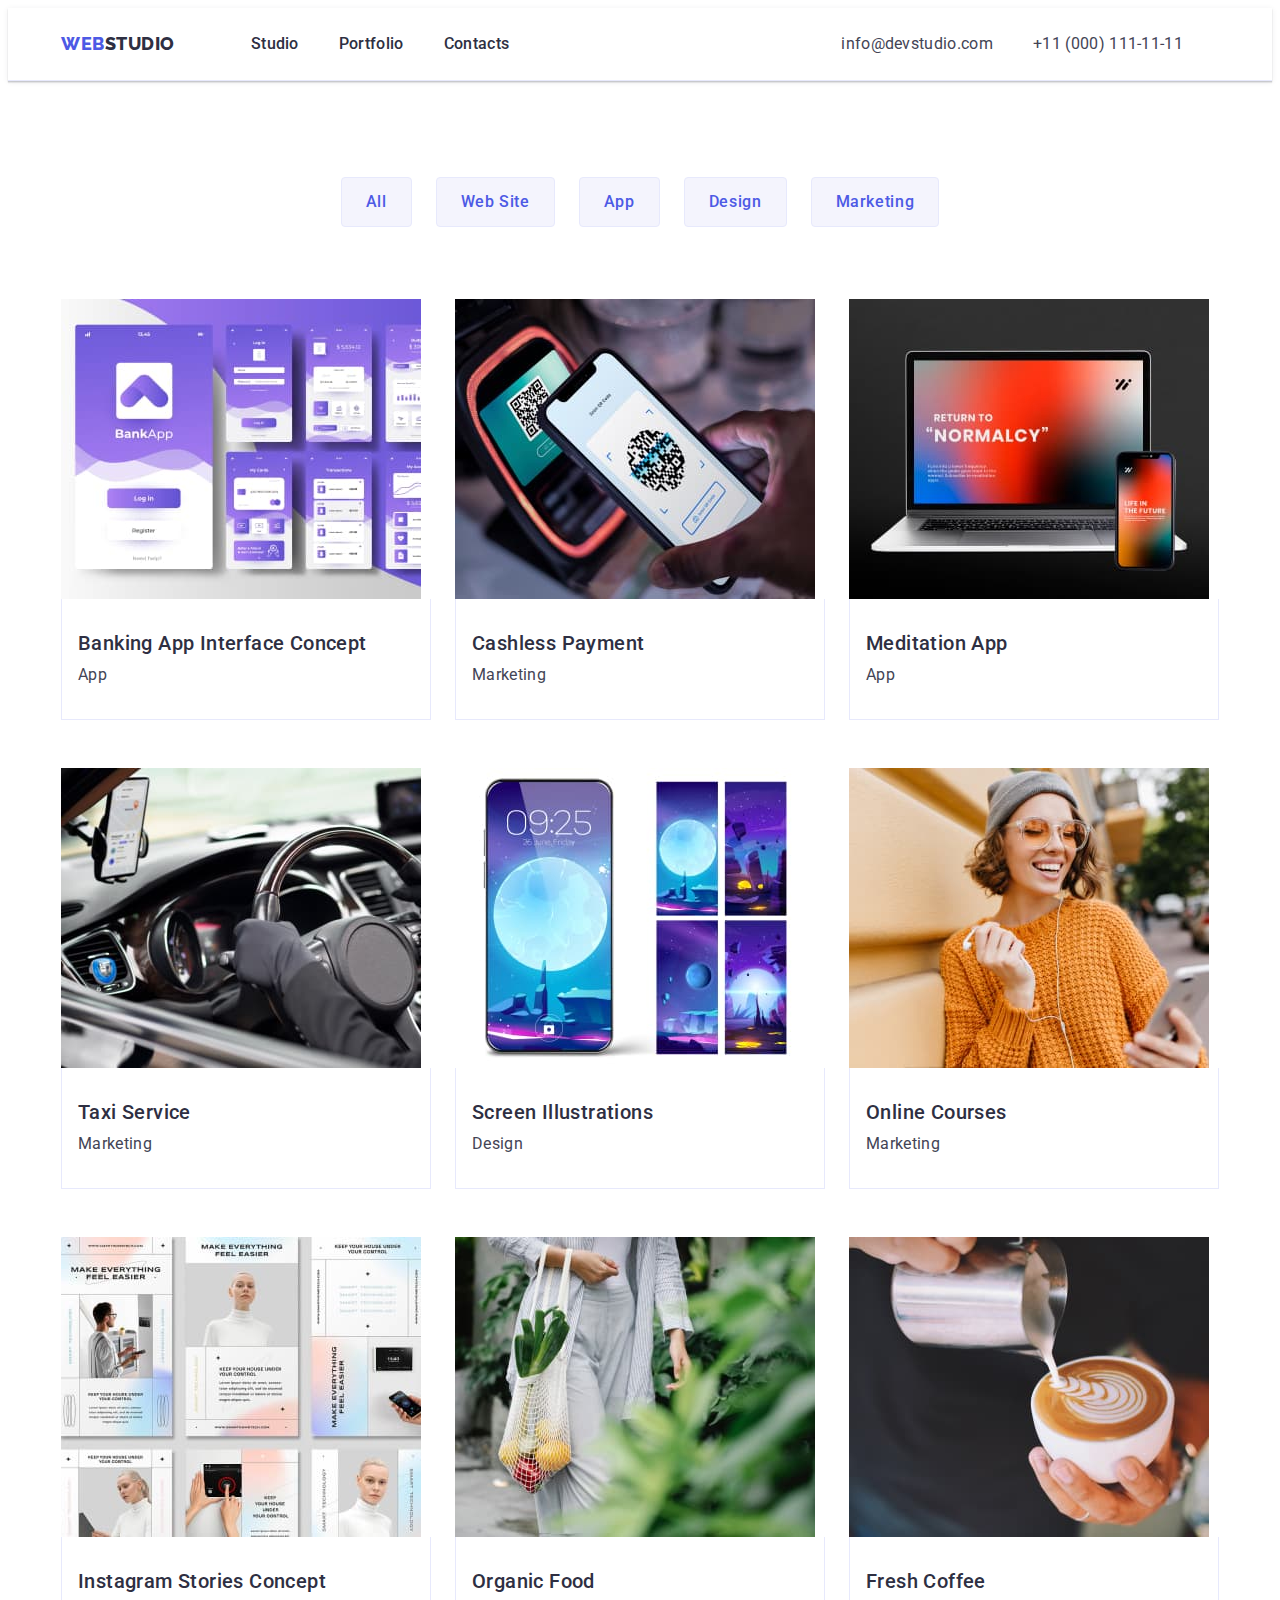
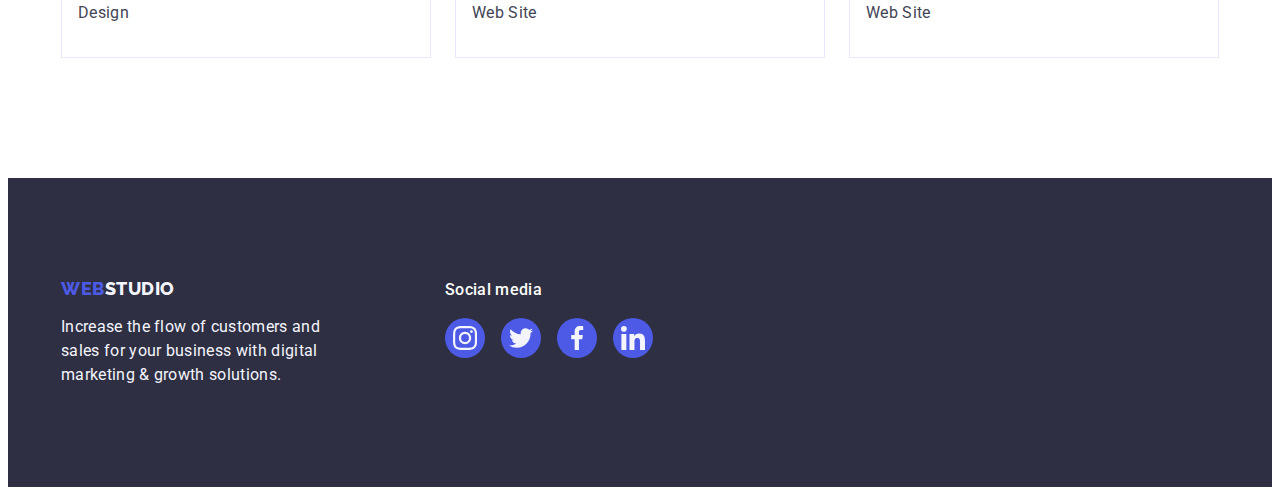
==== portfolio.html @ 22fdb95a "Initial commit" ====
<!DOCTYPE html>
<html lang="en">
  <head>
    <meta charset="UTF-8" />
    <meta http-equiv="X-UA-Compatible" content="IE=edge" />
    <meta name="viewport" content="width=device-width, initial-scale=1.0" />
    <title>WebStudio</title>
    <link rel="preconnect" href="https://fonts.googleapis.com" />
    <link rel="preconnect" href="https://fonts.gstatic.com" crossorigin />
    <link
      href="https://fonts.googleapis.com/css2?family=Raleway:wght@800&family=Roboto:wght@400;500;700&display=swap"
      rel="stylesheet"
    />
    <link
      rel="stylesheet"
      href="https://cdnjs.cloudflare.com/ajax/libs/modern-normalize/1.1.0/modern-normalize.min.css"
      integrity="sha512-wpPYUAdjBVSE4KJnH1VR1HeZfpl1ub8YT/NKx4PuQ5NmX2tKuGu6U/JRp5y+Y8XG2tV+wKQpNHVUX03MfMFn9Q=="
      crossorigin="anonymous"
      referrerpolicy="no-referrer"
    />
    <link rel="stylesheet" href="./css/styles.css" />
  </head>
  <body>
    <!--Шапка профілю з навігацією та лого-->
    <header class="header">
      <div class="header-container container">
        <nav class="nav">
          <a class="logo link" href="./index.html"
            >Web<span class="upper-logo">Studio</span></a
          >
          <ul class="site-nav list">
            <li class="item">
              <a class="link" href="./index.html">Studio</a>
            </li>
            <li class="item">
              <a class="link" href="./portfolio.html">Portfolio</a>
            </li>
            <li class="item">
              <a class="link" href="">Contacts</a>
            </li>
          </ul>
        </nav>
        <address class="address">
          <ul class="list">
            <li>
              <a class="address link" href="mailto:info@devstudio.com"
                >info@devstudio.com</a
              >
            </li>
            <li>
              <a class="address link" href="tel:+110001111111"
                >+11 (000) 111-11-11</a
              >
            </li>
          </ul>
        </address>
      </div>
    </header>
    <main>
      <!--Каталог робіт-->
      <section class="page-gallery">
        <div class="container">
          <h1 class="visually-hidden">Work examples</h1>
          <ul class="category list card-set">
            <li class="category-item">
              <button class="btn gallery" type="button">All</button>
            </li>
            <li class="category-item">
              <button class="btn gallery" type="button">Web Site</button>
            </li>
            <li class="category-item">
              <button class="btn gallery" type="button">App</button>
            </li>
            <li class="category-item">
              <button class="btn gallery" type="button">Design</button>
            </li>
            <li class="category-item">
              <button class="btn gallery" type="button">Marketing</button>
            </li>
          </ul>
          <ul class="gallery list card-set">
            <li class="gallery-item card-sed-item">
              <a class="gallery link" href="">
                <img
                  src="./images/portfolio/banking-application-pages.jpg"
                  alt="banking-application-pages"
                  width="360"
                />
                <div class="desc-wrap">
                  <h2 class="gallery subtitle">
                    Banking App Interface Concept
                  </h2>
                  <p class="galerry text">App</p>
                </div></a
              >
            </li>
            <li class="gallery-item card-sed-item">
              <a class="gallery link" href="">
                <img
                  src="./images/portfolio/phone-and-terminal.jpg"
                  alt="phone-and-terminal"
                  width="360"
                />
                <div class="desc-wrap">
                  <h2 class="gallery subtitle">Cashless Payment</h2>
                  <p class="galerry text">Marketing</p>
                </div></a
              >
            </li>
            <li class="gallery-item card-sed-item">
              <a class="gallery link" href="">
                <img
                  src="./images/portfolio/phone-and-laptop.jpg"
                  alt="phone-and-laptop"
                  width="360"
                />
                <div class="desc-wrap">
                  <h2 class="gallery subtitle">Meditation App</h2>
                  <p class="galerry text">App</p>
                </div></a
              >
            </li>
            <li class="gallery-item card-sed-item">
              <a class="gallery link" href="">
                <img
                  src="./images/portfolio/man-driving.jpg"
                  alt="man-driving"
                  width="360"
                />
                <div class="desc-wrap">
                  <h2 class="gallery subtitle">Taxi Service</h2>
                  <p class="galerry text">Marketing</p>
                </div></a
              >
            </li>
            <li class="gallery-item card-sed-item">
              <a class="gallery link" href="">
                <img
                  src="./images/portfolio/phone-and-screen-wallpaper-options.jpg"
                  alt="phone-and-screen-wallpaper-options"
                  width="360"
                />
                <div class="desc-wrap">
                  <h2 class="gallery subtitle">Screen Illustrations</h2>
                  <p class="galerry text">Design</p>
                </div></a
              >
            </li>
            <li class="gallery-item card-sed-item">
              <a class="gallery link" href="">
                <img
                  src="./images/portfolio/girl-in-headphones-with-phone.jpg"
                  alt="girl-in-headphones-with-phone"
                  width="360"
                />
                <div class="desc-wrap">
                  <h2 class="gallery subtitle">Online Courses</h2>
                  <p class="galerry text">Marketing</p>
                </div></a
              >
            </li>
            <li class="gallery-item card-sed-item">
              <a class="gallery link" href="">
                <img
                  src="./images/portfolio/instagram-layout-options.jpg"
                  alt="instagram-layout-options"
                  width="360"
                />
                <div class="desc-wrap">
                  <h2 class="gallery subtitle">Instagram Stories Concept</h2>
                  <p class="galerry text">Design</p>
                </div></a
              >
            </li>
            <li class="gallery-item card-sed-item">
              <a class="gallery link" href="">
                <img
                  src="./images/portfolio/girl-with-a-bag-of-vegetables.jpg"
                  alt="girl-with-a-bag-of-vegetables"
                  width="360"
                />
                <div class="desc-wrap">
                  <h2 class="gallery subtitle">Organic Food</h2>
                  <p class="galerry text">Web Site</p>
                </div></a
              >
            </li>
            <li class="gallery-item card-sed-item">
              <a class="gallery link" href="">
                <img
                  src="./images/portfolio/barista-pouring-milk-into-a-glass-of-coffee.jpg"
                  alt="barista-pouring-milk-into-a-glass-of-coffee"
                  width="360"
                />
                <div class="desc-wrap">
                  <h2 class="gallery subtitle">Fresh Coffee</h2>
                  <p class="galerry text">Web Site</p>
                </div></a
              >
            </li>
          </ul>
        </div>
      </section>
    </main>

    <!--Підвал-->
    <footer class="page-footer">
      <div class="footer-container container">
        <div class="footer-left-part">
          <a class="logo link" href="./index.html"
            >Web<span class="lower-logo">Studio</span></a
          >
          <p class="footer text">
            Increase the flow of customers and sales for your business with
            digital marketing & growth solutions.
          </p>
        </div>

        <div class="footer-right-part">
          <p class="social-text">Social media</p>
          <ul class="media-social list card-set">
            <li class="card-sed-item">
              <a
                class="social-link link"
                href=""
                target="_blank"
                rel="noopener no-referrer"
                aria-label="Instagram"
              >
                <svg class="social-icon" width="24" height="24">
                  <use href="./images/icons.svg#icon-instagram"></use>
                </svg>
              </a>
            </li>
            <li class="card-sed-item">
              <a
                class="social-link link"
                href=""
                target="_blank"
                rel="noopener no-referrer"
                aria-label="twitter"
              >
                <svg class="social-icon" width="24" height="24">
                  <use href="./images/icons.svg#icon-twitter"></use>
                </svg>
              </a>
            </li>
            <li class="card-sed-item">
              <a
                class="social-link link"
                href=""
                target="_blank"
                rel="noopener no-referrer"
                aria-label="facebook"
              >
                <svg class="social-icon" width="24" height="24">
                  <use href="./images/icons.svg#icon-facebook"></use>
                </svg>
              </a>
            </li>
            <li class="card-sed-item">
              <a
                class="social-link link"
                href=""
                target="_blank"
                rel="noopener no-referrer"
                aria-label="linkedin"
              >
                <svg class="social-icon" width="24" height="24">
                  <use href="./images/icons.svg#icon-linkedin"></use>
                </svg>
              </a>
            </li>
          </ul>
        </div>
      </div>
    </footer>
  </body>
</html>
---- css/styles.css ----
:root {
  --color-navy: #2e2f42;
  --color-slate: #434455;
  --color-text-footer: #f4f4fd;
  --color-text-white: #ffffff;
  --acent-color: #4d5ae5;
  --acent-color-active: #404bbf;
  --acent-color-green: #31d0aa;

  --background-color-white: #ffffff;
  --background-color-dark: #2e2f42;
  --background-color-gris: #f4f4fd;
  --background-color-light: #8e8f99;
  --color-cornflower: #e7e9fc;
  --background-gradient: rgba(46, 47, 66, 0.7);

  --indent: 24px;
  --items: 3;
}
/**
  |============================
  | :root {
  --color-light-slate: rgba(142, 143, 153, 1);
  --color-cornflower: rgba(231, 233, 252, 1);
  --color-navy-blue-modal: rgba(46, 47, 66, 0.4);
  --color-grey: rgba(46, 47, 66, 0.7);
  --color-dairy: rgba(252, 252, 252, 1);
}
  |============================
*/

/**
  |========================================================
  |            Глобальні стилі  нормалізація та reset
  |========================================================
*/

body {
  font-size: 16px;
  font-family: "Roboto", sans-serif;
  line-height: 1.5;
  letter-spacing: 0.02em;
  color: var(--color-slate);

  background-color: var(--background-color-white);
}

h1,
h2,
h3,
h4,
h5,
h6,
p {
  margin: 0;
}

img {
  display: block;
  max-width: 100%;
  height: auto;
}

.link {
  text-decoration: none;
}

.list {
  list-style: none;
  padding: 0;
  margin: 0;
}

.section {
  padding-top: 120px;
  padding-bottom: 120px;
}
/**
  |===========================================
  |                 Контейнер
  |===========================================
*/

.container {
  max-width: 1158px;
  padding: 0 15px;
  margin: 0 auto;

  /*outline: 2px solid red;*/
}

/**
  |==========================================
  |                Скриті заголовки
  |==========================================
*/
.visually-hidden {
  position: absolute;
  width: 1px;
  height: 1px;
  margin: -1px;
  border: 0;
  padding: 0;

  white-space: nowrap;
  clip-path: inset(100%);
  clip: rect(0 0 0 0);
  overflow: hidden;
}

/**
  |==================================================
  |                    Хедер на навігація
  |==================================================
*/

.header {
  border-bottom: 1px solid var(--color-cornflower);
  box-shadow: 0px 2px 1px rgba(46, 47, 66, 0.08), 0px 1px 1px rgba(46, 47, 66, 0.16), 0px 1px 6px rgba(46, 47, 66, 0.08);
}

.header-container {
  display: flex;
  align-items: center;
}

.header .logo {
  display: inline-block;
  padding-top: 24px;
  padding-bottom: 24px;
  margin-right: 76px;
}

.nav {
  display: flex;
  align-items: center;
  margin-right: 332px;
}

.site-nav.list {
  display: flex;
  gap: 40px;
  align-items: center;
}

.site-nav .link {
  padding-top: 24px;
  padding-bottom: 24px;

  font-weight: 500;
  color: var(--color-navy);
}

.site-nav .link:hover,
.site-nav .link:focus,
.site-nav .link:active {
  color: var(--acent-color-active);
}
/*
.site-nav .link.current {
  color: var(--acent-color);
} */

.address {
  font-weight: inherit;
  font-style: normal;
  color: inherit;
}

.address .list {
  display: flex;
  gap: 40px;
  align-items: center;
}

.address.link {
  display: block;
  padding-top: 24px;
  padding-bottom: 24px;
}
.address .link:hover,
.address .link:focus,
.address .link:active {
  color: var(--acent-color-active);
}

/**
  |======================================
  |                   Логотип
  |======================================
*/

.logo {
  font-family: "Raleway", sans-serif;
  font-weight: 800;
  font-size: 18px;
  line-height: 1.17;
  letter-spacing: 0.03em;
  text-transform: uppercase;
  color: var(--acent-color);
}

.logo:hover,
.logo:focus {
  color: var(--acent-color-active);
}

.logo .upper-logo {
  color: var(--color-navy);
}

/**
  |===================================
  |                 Заголовки 
  |===================================
*/
.section-title {
  margin-bottom: 72px;
  color: var(--color-navy);

  font-size: 36px;
  line-height: 1.11;
  letter-spacing: 0.02em;
  text-align: center;
  text-transform: capitalize;
}

.subtitle {
  margin-bottom: 8px;
  color: var(--color-navy);

  font-weight: 500;
  font-size: 20px;
  line-height: 1.2;
  letter-spacing: 0.02em;
}

/**
  |==================================
  |                Кнопка
  |==================================
*/

.btn {
  font-size: inherit;
  line-height: inherit;
  font-family: inherit;
  font-weight: 500;
  letter-spacing: 0.04em;
  text-align: center;
  color: var(--color-text-white);

  background-color: var(--acent-color);
  cursor: pointer;
}

.btn:hover,
.btn:focus {
  background-color: var(--acent-color-active);
}

/**
  |====================================
  |                   Сітки
  |====================================
*/

.card-set {
  display: flex;
  flex-wrap: wrap;
  gap: var(--indent);
}

.card-sed-item {
  flex-basis: calc((100% - var(--indent) * (var(--items) - 1)) / var(--items));
}

/**
  |=================================
  |                  Герой
  |=================================
*/
.page-hero {
  padding: 188px 0px;
  max-width: 1440px;

  background-image: linear-gradient(var(--background-gradient), var(--background-gradient)),
    url(../images/section-hero/hero-people-office.jpg);
  background-repeat: no-repeat;
  background-position: center;
  background-size: cover;

  background-color: var(--background-color-dark);
}

.hero-container {
  display: block;
  margin-left: auto;
  margin-right: auto;
}

.hero-title {
  max-width: 496px;
  margin: 0px auto 48px;

  font-size: 56px;
  line-height: 1.07;
  letter-spacing: 0.02em;
  text-align: center;
  color: var(--color-text-white);
}

.btn.hero {
  display: block;
  min-width: 169px;
  padding: 16px 32px;
  border: 0;
  border-radius: 4px;
  margin: 0 auto;
}

/**
  |===================================
  |             Секція переваг
  |===================================
*/

.features.list {
  --items: 4;
}

.thumb {
  display: flex;
  justify-content: center;
  align-items: center;
  height: 112px;

  margin-bottom: 8px;
  border-radius: 4px;
  background: var(--background-color-gris);
}

/**
  |=================================
  |                Секція послуг
  |=================================
*/

.working.section {
  padding-top: 0px;
}

.working.item {
  border-bottom: 1px solid var(--color-cornflower);
}

/**
  |=================================
  |                Секція команди
  |=================================
*/

.team.section {
  background-color: var(--background-color-gris);
}

.team.list {
  --items: 4;
}

.team.item {
  box-shadow: 0px 1px 6px rgba(46, 47, 66, 0.08), 0px 1px 1px rgba(46, 47, 66, 0.16), 0px 2px 1px rgba(46, 47, 66, 0.08);
  border-radius: 0px 0px 4px 4px;
  background-color: var(--background-color-white);
}

.team.text {
  margin-bottom: 8px;
}

.desc-wrap {
  padding: 32px 0;
  text-align: center;
}

.media-social {
  --items: 4;
  height: 40px;
  justify-content: center;
  padding-right: 16px;
  padding-left: 16px;
}

.social-link {
  display: flex;
  justify-content: center;
  align-items: center;
  width: 100%;
  height: 100%;

  color: var(--background-color-gris);
  background-color: var(--acent-color);
  border-radius: 50%;
}

.social-link:hover,
.social-link:focus {
  background-color: var(--acent-color-active);
}

.social-icon {
  fill: currentColor;
}

/**
  |============================
  | Секція клієнтів
  |============================
*/
.clients .section-title {
  line-height: 1.1;
}

.clients.list {
  --items: 6;
}

.clients.link {
  display: flex;
  justify-content: center;
  align-items: center;
  height: 88px;

  color: var(--background-color-light);
  border: 1px solid var(--background-color-light);
  border-radius: 4px;
}

.clients.link:hover,
.clients.link:focus {
  color: var(--acent-color-active);
  border: 1px solid var(--acent-color-active);
}

.clients-icon {
  display: block;
  margin: 16px auto;

  fill: currentColor;
}

.clients-icon:hover,
.clients-icon:focus {
  fill: currentColor;
}

/**
|========================================
|          Кнопки галереї робіт
|========================================
*/
.category.list {
  margin-bottom: 72px;
  --items: 5;
  justify-content: center;
  align-items: center;
}
.btn.gallery {
  padding: 12px 24px;
  border: 1px solid var(--color-cornflower);
  border-radius: 4px;

  color: var(--acent-color);
  background-color: var(--background-color-gris);
}

.btn.gallery:hover,
.btn.gallery:focus {
  border: 1px solid transparent;
  box-shadow: 0px 3px 1px rgba(0, 0, 0, 0.1), 0px 2px 1px rgba(0, 0, 0, 0.08), 0px 2px 2px rgba(0, 0, 0, 0.12);

  color: var(--color-text-white);
  background-color: var(--acent-color-active);
}

/**
|==========================================
|                    Галерея робіт
|==========================================
*/

.page-gallery {
  padding-top: 96px;
  padding-bottom: 120px;
}

.gallery.card-set {
  column-gap: var(--indent);
  row-gap: 48px;
}

.gallery .desc-wrap {
  padding-left: 16px;
}
.gallery.link {
  display: block;
}

.gallery.link:hover,
.gallery.link:focus {
  box-shadow: 0px 1px 6px rgba(46, 47, 66, 0.08), 0px 1px 1px rgba(46, 47, 66, 0.16), 0px 2px 1px rgba(46, 47, 66, 0.08);
  border: 1px solid var(--background-color-gris);
}

/*.gallery.link:hover .desc-wrap,
.gallery.link:focus .desc-wrap {
  box-shadow: 0px 1px 6px rgba(46, 47, 66, 0.08),
    0px 1px 1px rgba(46, 47, 66, 0.16), 0px 2px 1px rgba(46, 47, 66, 0.08);
  border: 1px solid var(--background-color-gris);
}

/*.gallery-item:nth-child(3n + 3) {
  margin-right: 0px;
}
.gallery-item:not(:nth-last-child(-n + 3)) {
  margin-bottom: 48px;
}*/

.gallery .text {
  letter-spacing: 0.02em;
  color: var(--color-slate);
}

.gallery .desc-wrap {
  border-right: 1px solid var(--color-cornflower);
  border-bottom: 1px solid var(--color-cornflower);
  border-left: 1px solid var(--color-cornflower);

  text-align: left;
}

/**
|========================================
|                 Підвал
|========================================
*/

.page-footer {
  padding-top: 100px;
  padding-bottom: 100px;

  background-color: var(--background-color-dark);
}
.footer-container {
  display: flex;
  align-items: baseline;
}

.page-footer .logo {
  display: inline-block;
  margin-bottom: 16px;
}

.page-footer .lower-logo {
  color: var(--color-text-footer);
}

.footer-left-part {
  margin-right: 120px;
}

.footer.text {
  width: 264px;
  color: var(--color-text-footer);
}

.social-text {
  margin-bottom: 16px;

  font-weight: 500;
  color: var(--color-text-white);
}

.page-footer .media-social {
  padding: 0;
  --indent: 16px;
}
.page-footer .card-sed-item {
  width: 40px;
}
.page-footer .social-link:hover,
.page-footer .social-link:focus {
  background-color: var(--acent-color-green);
}
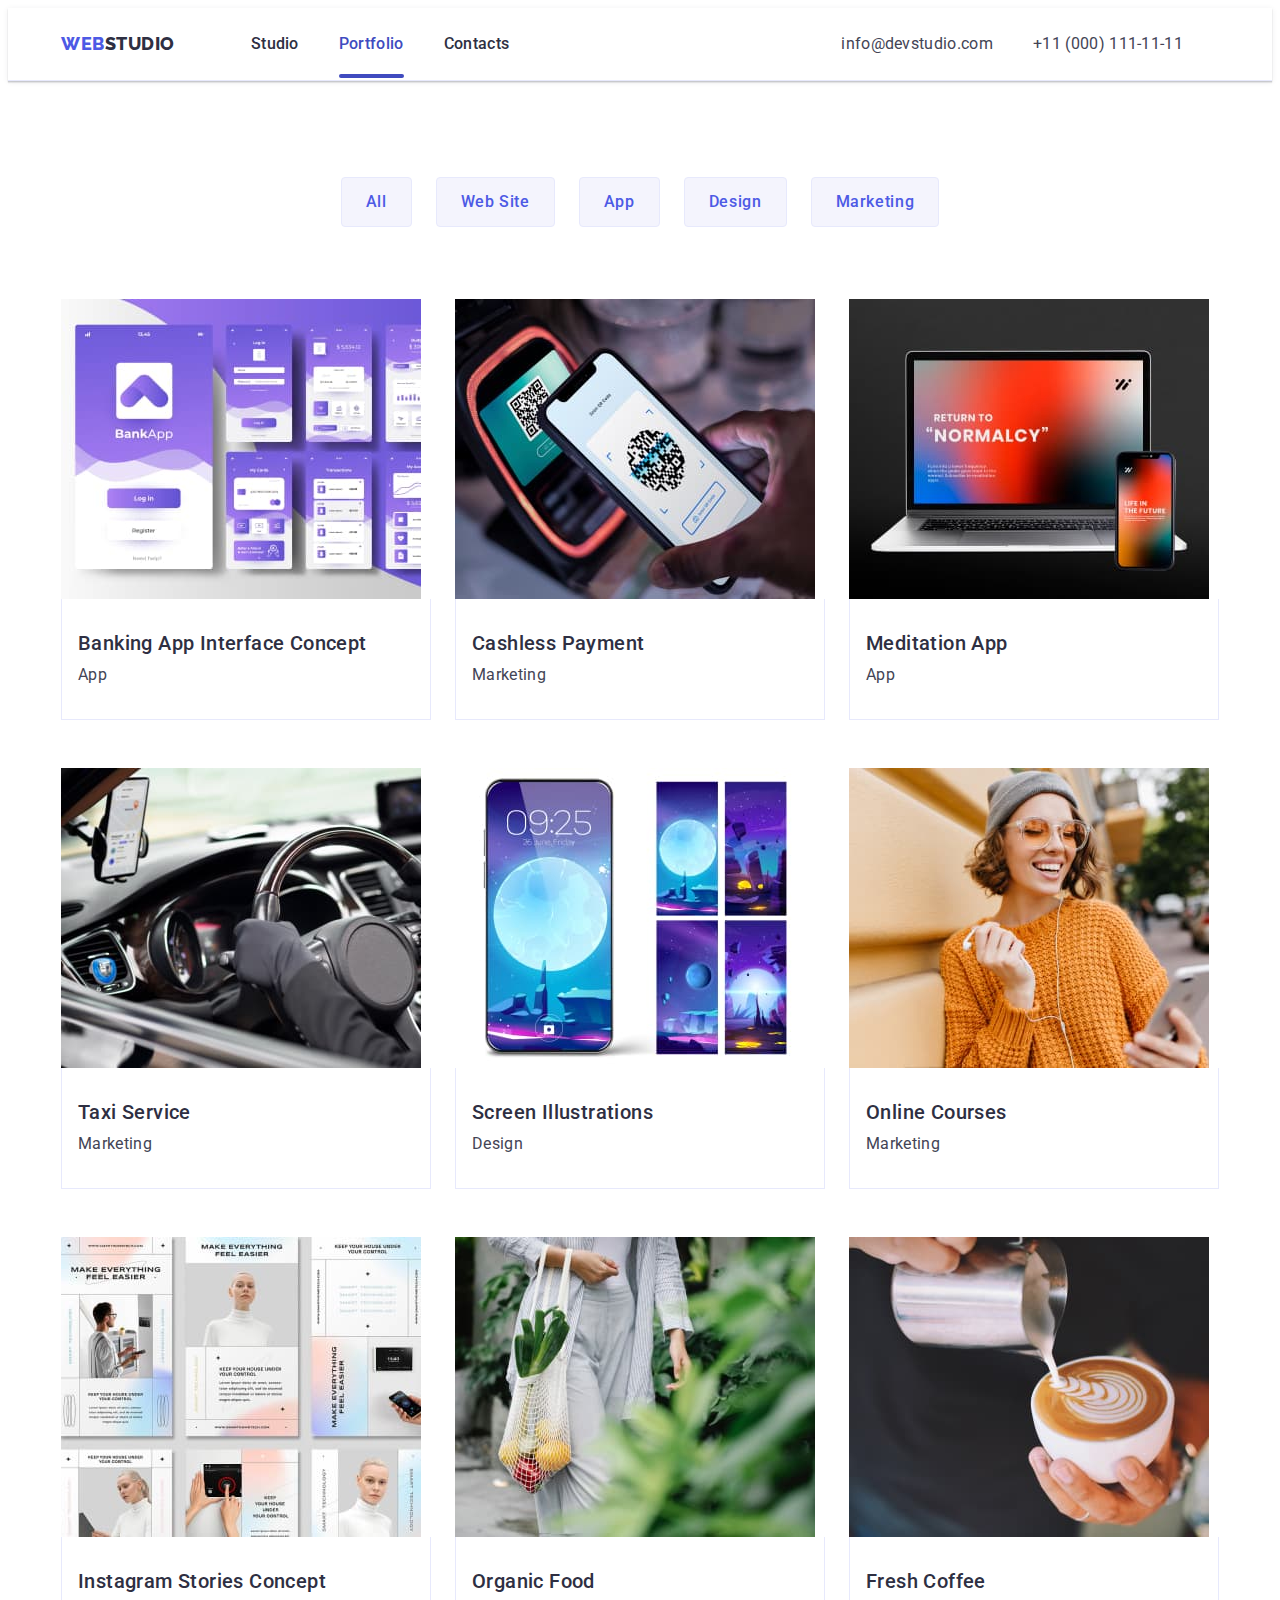
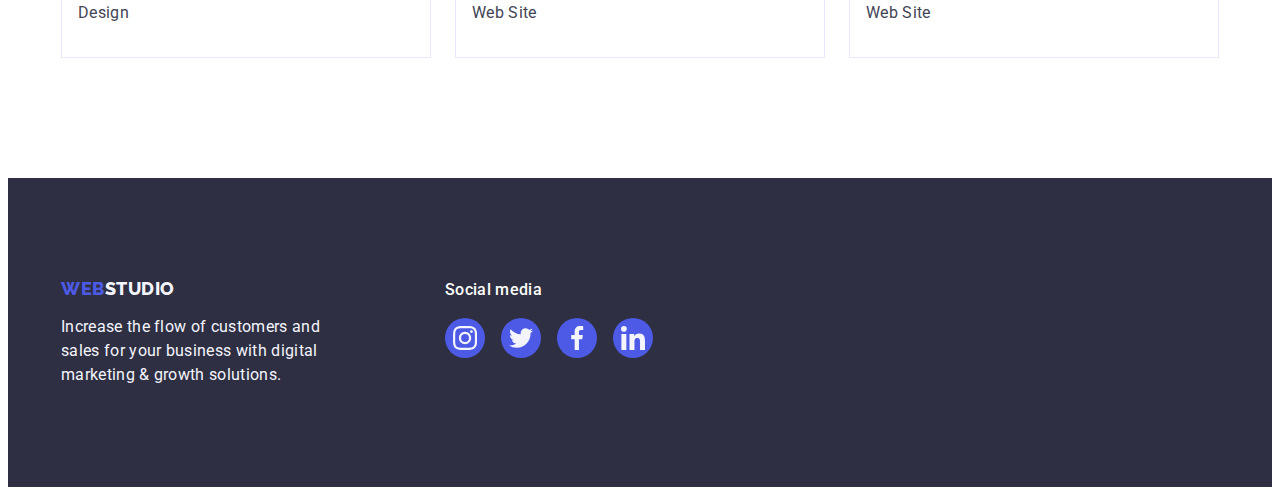
==== commit 624590c7: "version 2 index.html" ====
--- a/portfolio.html
+++ b/portfolio.html
@@ -9,15 +9,13 @@
     <link rel="preconnect" href="https://fonts.gstatic.com" crossorigin />
     <link
       href="https://fonts.googleapis.com/css2?family=Raleway:wght@800&family=Roboto:wght@400;500;700&display=swap"
-      rel="stylesheet"
-    />
+      rel="stylesheet" />
     <link
       rel="stylesheet"
       href="https://cdnjs.cloudflare.com/ajax/libs/modern-normalize/1.1.0/modern-normalize.min.css"
       integrity="sha512-wpPYUAdjBVSE4KJnH1VR1HeZfpl1ub8YT/NKx4PuQ5NmX2tKuGu6U/JRp5y+Y8XG2tV+wKQpNHVUX03MfMFn9Q=="
       crossorigin="anonymous"
-      referrerpolicy="no-referrer"
-    />
+      referrerpolicy="no-referrer" />
     <link rel="stylesheet" href="./css/styles.css" />
   </head>
   <body>
@@ -25,15 +23,13 @@
     <header class="header">
       <div class="header-container container">
         <nav class="nav">
-          <a class="logo link" href="./index.html"
-            >Web<span class="upper-logo">Studio</span></a
-          >
+          <a class="logo link" href="./index.html">Web<span class="upper-logo">Studio</span></a>
           <ul class="site-nav list">
             <li class="item">
               <a class="link" href="./index.html">Studio</a>
             </li>
             <li class="item">
-              <a class="link" href="./portfolio.html">Portfolio</a>
+              <a class="link current" href="./portfolio.html">Portfolio</a>
             </li>
             <li class="item">
               <a class="link" href="">Contacts</a>
@@ -43,14 +39,10 @@
         <address class="address">
           <ul class="list">
             <li>
-              <a class="address link" href="mailto:info@devstudio.com"
-                >info@devstudio.com</a
-              >
+              <a class="address link" href="mailto:info@devstudio.com">info@devstudio.com</a>
             </li>
             <li>
-              <a class="address link" href="tel:+110001111111"
-                >+11 (000) 111-11-11</a
-              >
+              <a class="address link" href="tel:+110001111111">+11 (000) 111-11-11</a>
             </li>
           </ul>
         </address>
@@ -81,26 +73,22 @@
           <ul class="gallery list card-set">
             <li class="gallery-item card-sed-item">
               <a class="gallery link" href="">
-                <img
-                  src="./images/portfolio/banking-application-pages.jpg"
-                  alt="banking-application-pages"
-                  width="360"
-                />
-                <div class="desc-wrap">
-                  <h2 class="gallery subtitle">
-                    Banking App Interface Concept
-                  </h2>
-                  <p class="galerry text">App</p>
-                </div></a
-              >
-            </li>
-            <li class="gallery-item card-sed-item">
-              <a class="gallery link" href="">
-                <img
-                  src="./images/portfolio/phone-and-terminal.jpg"
-                  alt="phone-and-terminal"
-                  width="360"
-                />
+              <div class="gallery-thumb">
+                  <img
+                    src="./images/portfolio/banking-application-pages.jpg"
+                    alt="banking-application-pages"
+                    width="360" />
+                    <p class="overlay-text">14 Stylish and User-Friendly App Design Concepts · Task Manager App · Calorie Tracker App · Exotic Fruit Ecommerce App · Cloud Storage App</p>
+              </div>
+                  <div class="desc-wrap">
+                    <h2 class="gallery subtitle">Banking App Interface Concept</h2>
+                    <p class="galerry text">App</p>
+                  </div>
+                </a>
+            </li>
+            <li class="gallery-item card-sed-item">
+              <a class="gallery link" href="">
+                <img src="./images/portfolio/phone-and-terminal.jpg" alt="phone-and-terminal" width="360" />
                 <div class="desc-wrap">
                   <h2 class="gallery subtitle">Cashless Payment</h2>
                   <p class="galerry text">Marketing</p>
@@ -109,11 +97,7 @@
             </li>
             <li class="gallery-item card-sed-item">
               <a class="gallery link" href="">
-                <img
-                  src="./images/portfolio/phone-and-laptop.jpg"
-                  alt="phone-and-laptop"
-                  width="360"
-                />
+                <img src="./images/portfolio/phone-and-laptop.jpg" alt="phone-and-laptop" width="360" />
                 <div class="desc-wrap">
                   <h2 class="gallery subtitle">Meditation App</h2>
                   <p class="galerry text">App</p>
@@ -122,11 +106,7 @@
             </li>
             <li class="gallery-item card-sed-item">
               <a class="gallery link" href="">
-                <img
-                  src="./images/portfolio/man-driving.jpg"
-                  alt="man-driving"
-                  width="360"
-                />
+                <img src="./images/portfolio/man-driving.jpg" alt="man-driving" width="360" />
                 <div class="desc-wrap">
                   <h2 class="gallery subtitle">Taxi Service</h2>
                   <p class="galerry text">Marketing</p>
@@ -138,8 +118,7 @@
                 <img
                   src="./images/portfolio/phone-and-screen-wallpaper-options.jpg"
                   alt="phone-and-screen-wallpaper-options"
-                  width="360"
-                />
+                  width="360" />
                 <div class="desc-wrap">
                   <h2 class="gallery subtitle">Screen Illustrations</h2>
                   <p class="galerry text">Design</p>
@@ -151,8 +130,7 @@
                 <img
                   src="./images/portfolio/girl-in-headphones-with-phone.jpg"
                   alt="girl-in-headphones-with-phone"
-                  width="360"
-                />
+                  width="360" />
                 <div class="desc-wrap">
                   <h2 class="gallery subtitle">Online Courses</h2>
                   <p class="galerry text">Marketing</p>
@@ -161,11 +139,7 @@
             </li>
             <li class="gallery-item card-sed-item">
               <a class="gallery link" href="">
-                <img
-                  src="./images/portfolio/instagram-layout-options.jpg"
-                  alt="instagram-layout-options"
-                  width="360"
-                />
+                <img src="./images/portfolio/instagram-layout-options.jpg" alt="instagram-layout-options" width="360" />
                 <div class="desc-wrap">
                   <h2 class="gallery subtitle">Instagram Stories Concept</h2>
                   <p class="galerry text">Design</p>
@@ -177,8 +151,7 @@
                 <img
                   src="./images/portfolio/girl-with-a-bag-of-vegetables.jpg"
                   alt="girl-with-a-bag-of-vegetables"
-                  width="360"
-                />
+                  width="360" />
                 <div class="desc-wrap">
                   <h2 class="gallery subtitle">Organic Food</h2>
                   <p class="galerry text">Web Site</p>
@@ -190,8 +163,7 @@
                 <img
                   src="./images/portfolio/barista-pouring-milk-into-a-glass-of-coffee.jpg"
                   alt="barista-pouring-milk-into-a-glass-of-coffee"
-                  width="360"
-                />
+                  width="360" />
                 <div class="desc-wrap">
                   <h2 class="gallery subtitle">Fresh Coffee</h2>
                   <p class="galerry text">Web Site</p>
@@ -207,12 +179,9 @@
     <footer class="page-footer">
       <div class="footer-container container">
         <div class="footer-left-part">
-          <a class="logo link" href="./index.html"
-            >Web<span class="lower-logo">Studio</span></a
-          >
+          <a class="logo link" href="./index.html">Web<span class="lower-logo">Studio</span></a>
           <p class="footer text">
-            Increase the flow of customers and sales for your business with
-            digital marketing & growth solutions.
+            Increase the flow of customers and sales for your business with digital marketing & growth solutions.
           </p>
         </div>
 
@@ -220,52 +189,28 @@
           <p class="social-text">Social media</p>
           <ul class="media-social list card-set">
             <li class="card-sed-item">
-              <a
-                class="social-link link"
-                href=""
-                target="_blank"
-                rel="noopener no-referrer"
-                aria-label="Instagram"
-              >
+              <a class="social-link link" href="" target="_blank" rel="noopener no-referrer" aria-label="Instagram">
                 <svg class="social-icon" width="24" height="24">
                   <use href="./images/icons.svg#icon-instagram"></use>
                 </svg>
               </a>
             </li>
             <li class="card-sed-item">
-              <a
-                class="social-link link"
-                href=""
-                target="_blank"
-                rel="noopener no-referrer"
-                aria-label="twitter"
-              >
+              <a class="social-link link" href="" target="_blank" rel="noopener no-referrer" aria-label="twitter">
                 <svg class="social-icon" width="24" height="24">
                   <use href="./images/icons.svg#icon-twitter"></use>
                 </svg>
               </a>
             </li>
             <li class="card-sed-item">
-              <a
-                class="social-link link"
-                href=""
-                target="_blank"
-                rel="noopener no-referrer"
-                aria-label="facebook"
-              >
+              <a class="social-link link" href="" target="_blank" rel="noopener no-referrer" aria-label="facebook">
                 <svg class="social-icon" width="24" height="24">
                   <use href="./images/icons.svg#icon-facebook"></use>
                 </svg>
               </a>
             </li>
             <li class="card-sed-item">
-              <a
-                class="social-link link"
-                href=""
-                target="_blank"
-                rel="noopener no-referrer"
-                aria-label="linkedin"
-              >
+              <a class="social-link link" href="" target="_blank" rel="noopener no-referrer" aria-label="linkedin">
                 <svg class="social-icon" width="24" height="24">
                   <use href="./images/icons.svg#icon-linkedin"></use>
                 </svg>
--- a/css/styles.css
+++ b/css/styles.css
@@ -1,7 +1,7 @@
 :root {
   --color-navy: #2e2f42;
   --color-slate: #434455;
-  --color-text-footer: #f4f4fd;
+  --color-text-light: #f4f4fd;
   --color-text-white: #ffffff;
   --acent-color: #4d5ae5;
   --acent-color-active: #404bbf;
@@ -17,16 +17,13 @@
   --indent: 24px;
   --items: 3;
 }
-/**
-  |============================
-  | :root {
-  --color-light-slate: rgba(142, 143, 153, 1);
-  --color-cornflower: rgba(231, 233, 252, 1);
+
+/*
   --color-navy-blue-modal: rgba(46, 47, 66, 0.4);
   --color-grey: rgba(46, 47, 66, 0.7);
-  --color-dairy: rgba(252, 252, 252, 1);
-}
-  |============================
+  --color-dairy: #FCFCFC;
+}
+
 */
 
 /**
@@ -156,10 +153,24 @@
 .site-nav .link:active {
   color: var(--acent-color-active);
 }
-/*
-.site-nav .link.current {
-  color: var(--acent-color);
-} */
+
+.link.current {
+  position: relative;
+  color: var(--acent-color-active);
+}
+
+.site-nav .link.current::after {
+  content: "";
+  position: absolute;
+  bottom: -1px;
+  left: 0;
+
+  width: 100%;
+  height: 4px;
+
+  border-radius: 2px;
+  background-color: var(--acent-color-active);
+}
 
 .address {
   font-weight: inherit;
@@ -509,7 +520,14 @@
 .gallery.link:hover,
 .gallery.link:focus {
   box-shadow: 0px 1px 6px rgba(46, 47, 66, 0.08), 0px 1px 1px rgba(46, 47, 66, 0.16), 0px 2px 1px rgba(46, 47, 66, 0.08);
-  border: 1px solid var(--background-color-gris);
+}
+
+.gallery-thumb:hover::before {
+  opacity: 1;
+}
+
+.gallery-thumb:hover .overlay-text {
+  opacity: 1;
 }
 
 /*.gallery.link:hover .desc-wrap,
@@ -539,6 +557,37 @@
   text-align: left;
 }
 
+.gallery-thumb {
+  position: relative;
+}
+
+.gallery-thumb::before {
+  display: inline-block;
+  content: "";
+
+  position: absolute;
+  top: 0;
+  left: 0;
+  width: 100%;
+  height: 100%;
+
+  opacity: 0;
+  background-color: var(--acent-color);
+}
+
+.overlay-text {
+  position: absolute;
+  top: 40px;
+  left: 32px;
+  opacity: 0;
+
+  padding-right: 32px;
+  padding-bottom: 164px;
+
+  font-weight: 400;
+  color: var(--color-text-light);
+}
+
 /**
 |========================================
 |                 Підвал
@@ -562,7 +611,7 @@
 }
 
 .page-footer .lower-logo {
-  color: var(--color-text-footer);
+  color: var(--color-text-light);
 }
 
 .footer-left-part {
@@ -571,7 +620,7 @@
 
 .footer.text {
   width: 264px;
-  color: var(--color-text-footer);
+  color: var(--color-text-light);
 }
 
 .social-text {
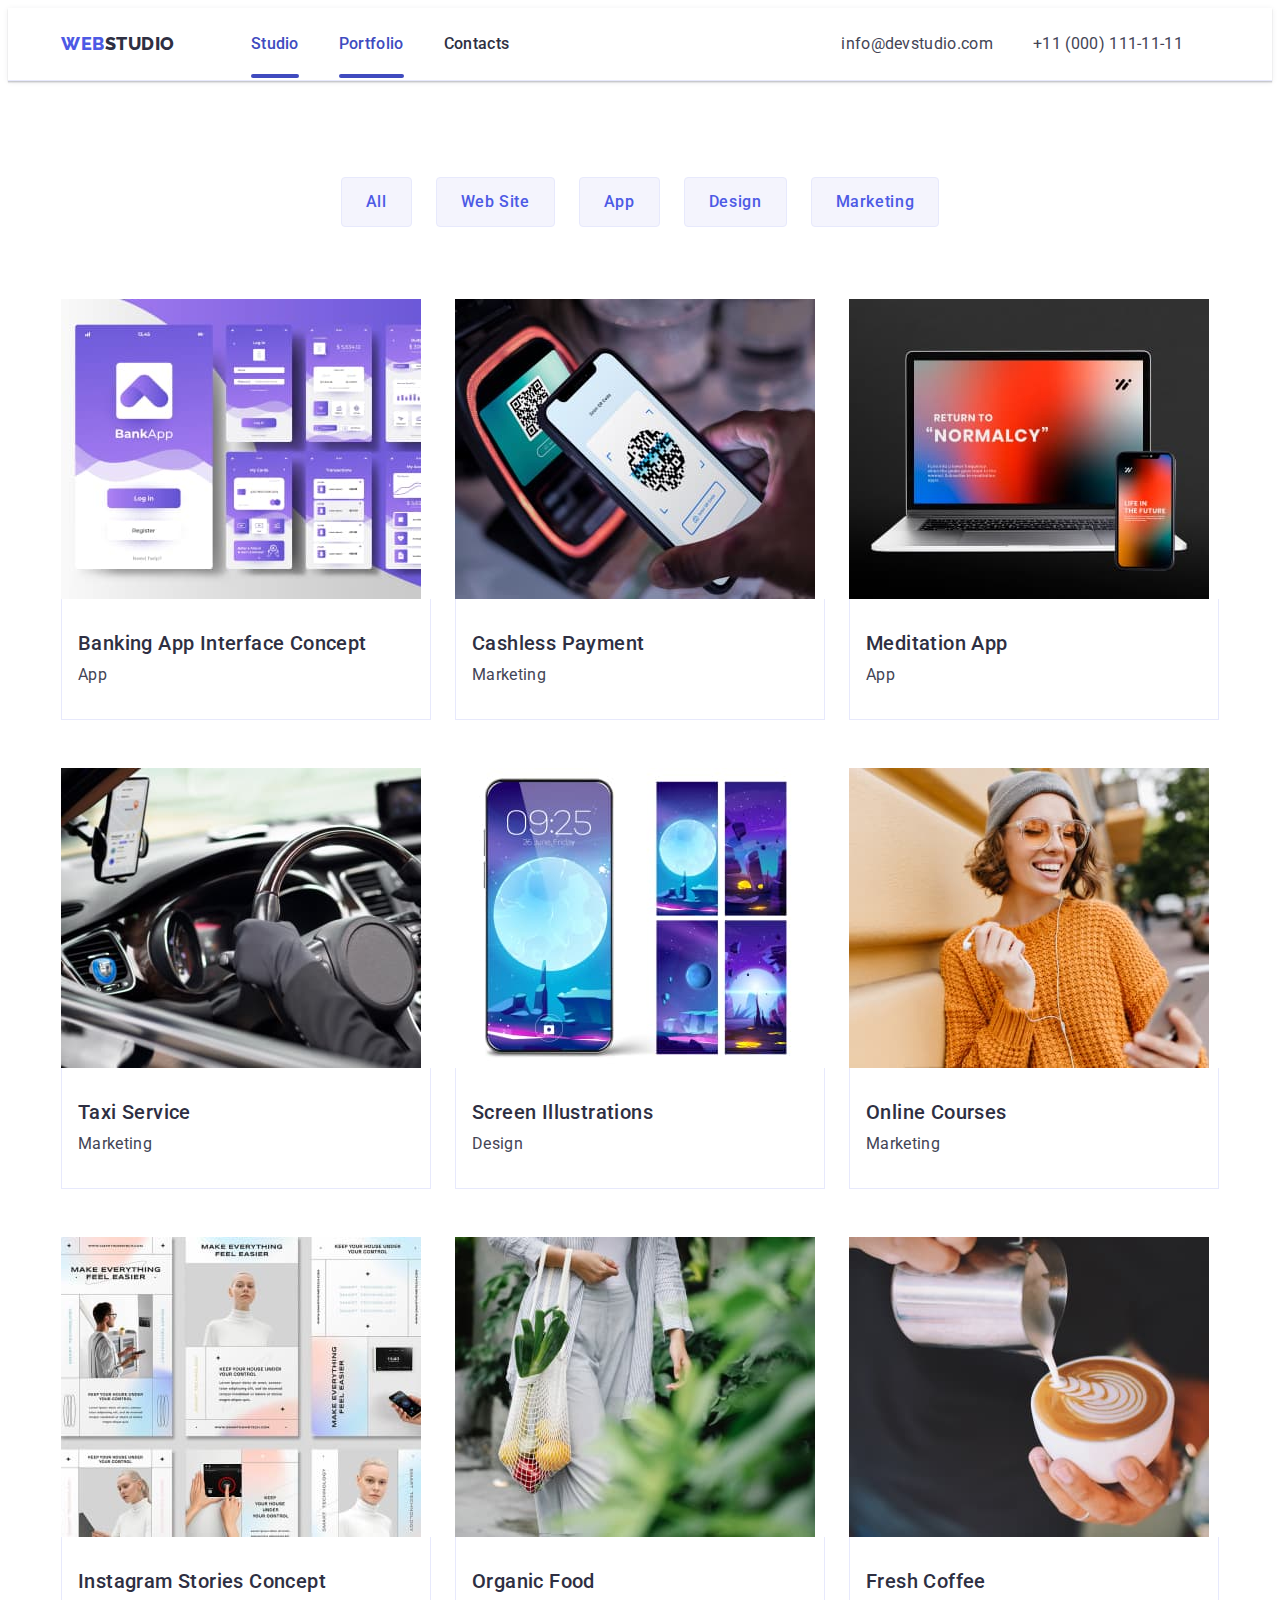
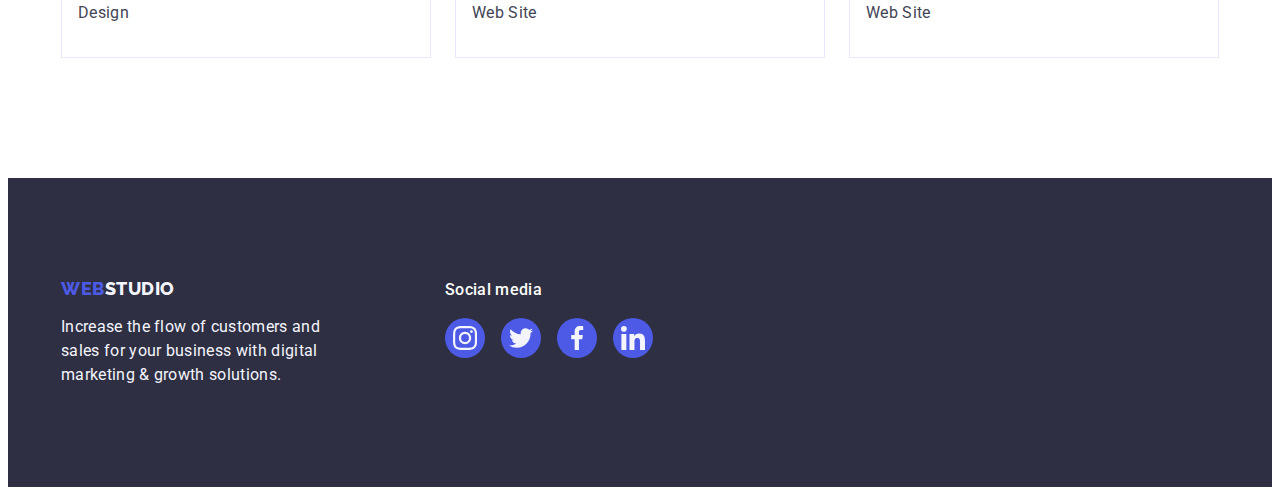
==== commit c4f8734c: "fin index.html" ====
--- a/portfolio.html
+++ b/portfolio.html
@@ -26,7 +26,7 @@
           <a class="logo link" href="./index.html">Web<span class="upper-logo">Studio</span></a>
           <ul class="site-nav list">
             <li class="item">
-              <a class="link" href="./index.html">Studio</a>
+              <a class="link current" href="./index.html">Studio</a>
             </li>
             <li class="item">
               <a class="link current" href="./portfolio.html">Portfolio</a>
@@ -73,102 +73,156 @@
           <ul class="gallery list card-set">
             <li class="gallery-item card-sed-item">
               <a class="gallery link" href="">
-              <div class="gallery-thumb">
+                <div class="gallery-thumb">
                   <img
                     src="./images/portfolio/banking-application-pages.jpg"
                     alt="banking-application-pages"
                     width="360" />
-                    <p class="overlay-text">14 Stylish and User-Friendly App Design Concepts · Task Manager App · Calorie Tracker App · Exotic Fruit Ecommerce App · Cloud Storage App</p>
-              </div>
-                  <div class="desc-wrap">
-                    <h2 class="gallery subtitle">Banking App Interface Concept</h2>
-                    <p class="galerry text">App</p>
-                  </div>
-                </a>
-            </li>
-            <li class="gallery-item card-sed-item">
-              <a class="gallery link" href="">
-                <img src="./images/portfolio/phone-and-terminal.jpg" alt="phone-and-terminal" width="360" />
+                  <p class="overlay-text">
+                    14 Stylish and User-Friendly App Design Concepts · Task Manager App · Calorie Tracker App · Exotic
+                    Fruit Ecommerce App · Cloud Storage App
+                  </p>
+                </div>
+                <div class="desc-wrap">
+                  <h2 class="gallery subtitle">Banking App Interface Concept</h2>
+                  <p class="galerry text">App</p>
+                </div>
+              </a>
+            </li>
+            <li class="gallery-item card-sed-item">
+              <a class="gallery link" href="">
+                <div class="gallery-thumb">
+                  <img src="./images/portfolio/phone-and-terminal.jpg" alt="phone-and-terminal" width="360" />
+                  <p class="overlay-text">
+                    14 Stylish and User-Friendly App Design Concepts · Task Manager App · Calorie Tracker App · Exotic
+                    Fruit Ecommerce App · Cloud Storage App
+                  </p>
+                </div>
                 <div class="desc-wrap">
                   <h2 class="gallery subtitle">Cashless Payment</h2>
                   <p class="galerry text">Marketing</p>
-                </div></a
-              >
-            </li>
-            <li class="gallery-item card-sed-item">
-              <a class="gallery link" href="">
-                <img src="./images/portfolio/phone-and-laptop.jpg" alt="phone-and-laptop" width="360" />
+                </div>
+              </a>
+            </li>
+            <li class="gallery-item card-sed-item">
+              <a class="gallery link" href="">
+                <div class="gallery-thumb">
+                  <img src="./images/portfolio/phone-and-laptop.jpg" alt="phone-and-laptop" width="360" />
+                  <p class="overlay-text">
+                    14 Stylish and User-Friendly App Design Concepts · Task Manager App · Calorie Tracker App · Exotic
+                    Fruit Ecommerce App · Cloud Storage App
+                  </p>
+                </div>
                 <div class="desc-wrap">
                   <h2 class="gallery subtitle">Meditation App</h2>
                   <p class="galerry text">App</p>
-                </div></a
-              >
-            </li>
-            <li class="gallery-item card-sed-item">
-              <a class="gallery link" href="">
-                <img src="./images/portfolio/man-driving.jpg" alt="man-driving" width="360" />
+                </div>
+              </a>
+            </li>
+            <li class="gallery-item card-sed-item">
+              <a class="gallery link" href="">
+                <div class="gallery-thumb">
+                  <img src="./images/portfolio/man-driving.jpg" alt="man-driving" width="360" />
+                  <p class="overlay-text">
+                    14 Stylish and User-Friendly App Design Concepts · Task Manager App · Calorie Tracker App · Exotic
+                    Fruit Ecommerce App · Cloud Storage App
+                  </p>
+                </div>
                 <div class="desc-wrap">
                   <h2 class="gallery subtitle">Taxi Service</h2>
                   <p class="galerry text">Marketing</p>
-                </div></a
-              >
-            </li>
-            <li class="gallery-item card-sed-item">
-              <a class="gallery link" href="">
-                <img
-                  src="./images/portfolio/phone-and-screen-wallpaper-options.jpg"
-                  alt="phone-and-screen-wallpaper-options"
-                  width="360" />
+                </div>
+              </a>
+            </li>
+            <li class="gallery-item card-sed-item">
+              <a class="gallery link" href="">
+                <div class="gallery-thumb">
+                  <img
+                    src="./images/portfolio/phone-and-screen-wallpaper-options.jpg"
+                    alt="phone-and-screen-wallpaper-options"
+                    width="360" />
+                  <p class="overlay-text">
+                    14 Stylish and User-Friendly App Design Concepts · Task Manager App · Calorie Tracker App · Exotic
+                    Fruit Ecommerce App · Cloud Storage App
+                  </p>
+                </div>
                 <div class="desc-wrap">
                   <h2 class="gallery subtitle">Screen Illustrations</h2>
                   <p class="galerry text">Design</p>
-                </div></a
-              >
-            </li>
-            <li class="gallery-item card-sed-item">
-              <a class="gallery link" href="">
-                <img
-                  src="./images/portfolio/girl-in-headphones-with-phone.jpg"
-                  alt="girl-in-headphones-with-phone"
-                  width="360" />
+                </div>
+              </a>
+            </li>
+            <li class="gallery-item card-sed-item">
+              <a class="gallery link" href="">
+                <div class="gallery-thumb">
+                  <img
+                    src="./images/portfolio/girl-in-headphones-with-phone.jpg"
+                    alt="girl-in-headphones-with-phone"
+                    width="360" />
+                  <p class="overlay-text">
+                    14 Stylish and User-Friendly App Design Concepts · Task Manager App · Calorie Tracker App · Exotic
+                    Fruit Ecommerce App · Cloud Storage App
+                  </p>
+                </div>
                 <div class="desc-wrap">
                   <h2 class="gallery subtitle">Online Courses</h2>
                   <p class="galerry text">Marketing</p>
-                </div></a
-              >
-            </li>
-            <li class="gallery-item card-sed-item">
-              <a class="gallery link" href="">
-                <img src="./images/portfolio/instagram-layout-options.jpg" alt="instagram-layout-options" width="360" />
+                </div>
+              </a>
+            </li>
+            <li class="gallery-item card-sed-item">
+              <a class="gallery link" href="">
+                <div class="gallery-thumb">
+                  <img
+                    src="./images/portfolio/instagram-layout-options.jpg"
+                    alt="instagram-layout-options"
+                    width="360" />
+                  <p class="overlay-text">
+                    14 Stylish and User-Friendly App Design Concepts · Task Manager App · Calorie Tracker App · Exotic
+                    Fruit Ecommerce App · Cloud Storage App
+                  </p>
+                </div>
                 <div class="desc-wrap">
                   <h2 class="gallery subtitle">Instagram Stories Concept</h2>
                   <p class="galerry text">Design</p>
-                </div></a
-              >
-            </li>
-            <li class="gallery-item card-sed-item">
-              <a class="gallery link" href="">
-                <img
-                  src="./images/portfolio/girl-with-a-bag-of-vegetables.jpg"
-                  alt="girl-with-a-bag-of-vegetables"
-                  width="360" />
+                </div>
+              </a>
+            </li>
+            <li class="gallery-item card-sed-item">
+              <a class="gallery link" href="">
+                <div class="gallery-thumb">
+                  <img
+                    src="./images/portfolio/girl-with-a-bag-of-vegetables.jpg"
+                    alt="girl-with-a-bag-of-vegetables"
+                    width="360" />
+                  <p class="overlay-text">
+                    14 Stylish and User-Friendly App Design Concepts · Task Manager App · Calorie Tracker App · Exotic
+                    Fruit Ecommerce App · Cloud Storage App
+                  </p>
+                </div>
                 <div class="desc-wrap">
                   <h2 class="gallery subtitle">Organic Food</h2>
                   <p class="galerry text">Web Site</p>
-                </div></a
-              >
-            </li>
-            <li class="gallery-item card-sed-item">
-              <a class="gallery link" href="">
-                <img
-                  src="./images/portfolio/barista-pouring-milk-into-a-glass-of-coffee.jpg"
-                  alt="barista-pouring-milk-into-a-glass-of-coffee"
-                  width="360" />
+                </div>
+              </a>
+            </li>
+            <li class="gallery-item card-sed-item">
+              <a class="gallery link" href="">
+                <div class="gallery-thumb">
+                  <img
+                    src="./images/portfolio/barista-pouring-milk-into-a-glass-of-coffee.jpg"
+                    alt="barista-pouring-milk-into-a-glass-of-coffee"
+                    width="360" />
+                  <p class="overlay-text">
+                    14 Stylish and User-Friendly App Design Concepts · Task Manager App · Calorie Tracker App · Exotic
+                    Fruit Ecommerce App · Cloud Storage App
+                  </p>
+                </div>
                 <div class="desc-wrap">
                   <h2 class="gallery subtitle">Fresh Coffee</h2>
                   <p class="galerry text">Web Site</p>
-                </div></a
-              >
+                </div>
+              </a>
             </li>
           </ul>
         </div>
--- a/css/styles.css
+++ b/css/styles.css
@@ -13,9 +13,13 @@
   --background-color-light: #8e8f99;
   --color-cornflower: #e7e9fc;
   --background-gradient: rgba(46, 47, 66, 0.7);
+  --background-modal: rgba(46, 47, 66, 0.4);
+  --color-dairy-modal: #fcfcfc;
 
   --indent: 24px;
   --items: 3;
+
+  --timing-function: cubic-bezier(0.4, 0, 0.2, 1);
 }
 
 /*
@@ -145,6 +149,8 @@
   padding-bottom: 24px;
 
   font-weight: 500;
+
+  transition: color 250ms var(--timing-function);
   color: var(--color-navy);
 }
 
@@ -188,6 +194,8 @@
   display: block;
   padding-top: 24px;
   padding-bottom: 24px;
+
+  transition: color 250ms var(--timing-function);
 }
 .address .link:hover,
 .address .link:focus,
@@ -208,6 +216,9 @@
   line-height: 1.17;
   letter-spacing: 0.03em;
   text-transform: uppercase;
+
+  transition: color 250ms var(--timing-function);
+
   color: var(--acent-color);
 }
 
@@ -227,23 +238,25 @@
 */
 .section-title {
   margin-bottom: 72px;
-  color: var(--color-navy);
 
   font-size: 36px;
   line-height: 1.11;
   letter-spacing: 0.02em;
   text-align: center;
   text-transform: capitalize;
+
+  color: var(--color-navy);
 }
 
 .subtitle {
   margin-bottom: 8px;
-  color: var(--color-navy);
 
   font-weight: 500;
   font-size: 20px;
   line-height: 1.2;
   letter-spacing: 0.02em;
+
+  color: var(--color-navy);
 }
 
 /**
@@ -259,8 +272,10 @@
   font-weight: 500;
   letter-spacing: 0.04em;
   text-align: center;
+
+  transition: background-color 250ms var(--timing-function);
+
   color: var(--color-text-white);
-
   background-color: var(--acent-color);
   cursor: pointer;
 }
@@ -318,6 +333,7 @@
   line-height: 1.07;
   letter-spacing: 0.02em;
   text-align: center;
+
   color: var(--color-text-white);
 }
 
@@ -325,9 +341,10 @@
   display: block;
   min-width: 169px;
   padding: 16px 32px;
+  margin: 0 auto;
+
   border: 0;
   border-radius: 4px;
-  margin: 0 auto;
 }
 
 /**
@@ -344,9 +361,10 @@
   display: flex;
   justify-content: center;
   align-items: center;
+
   height: 112px;
-
   margin-bottom: 8px;
+
   border-radius: 4px;
   background: var(--background-color-gris);
 }
@@ -396,8 +414,9 @@
 
 .media-social {
   --items: 4;
+  justify-content: center;
+
   height: 40px;
-  justify-content: center;
   padding-right: 16px;
   padding-left: 16px;
 }
@@ -406,8 +425,11 @@
   display: flex;
   justify-content: center;
   align-items: center;
+
   width: 100%;
   height: 100%;
+
+  transition: background-color 250ms var(--timing-function);
 
   color: var(--background-color-gris);
   background-color: var(--acent-color);
@@ -440,7 +462,10 @@
   display: flex;
   justify-content: center;
   align-items: center;
+
   height: 88px;
+
+  transition: color 250ms var(--timing-function), border-color 250ms var(--timing-function);
 
   color: var(--background-color-light);
   border: 1px solid var(--background-color-light);
@@ -458,6 +483,8 @@
   margin: 16px auto;
 
   fill: currentColor;
+
+  transition: fill 250ms var(--timing-function);
 }
 
 .clients-icon:hover,
@@ -476,11 +503,15 @@
   justify-content: center;
   align-items: center;
 }
+
 .btn.gallery {
   padding: 12px 24px;
+
+  transition: color 250ms var(--timing-function), background-color 250ms var(--timing-function),
+    box-shadow 250ms var(--timing-function), border-color 250ms var(--timing-function);
+
   border: 1px solid var(--color-cornflower);
   border-radius: 4px;
-
   color: var(--acent-color);
   background-color: var(--background-color-gris);
 }
@@ -515,6 +546,8 @@
 }
 .gallery.link {
   display: block;
+
+  transition: box-shadow 250ms var(--timing-function);
 }
 
 .gallery.link:hover,
@@ -522,12 +555,9 @@
   box-shadow: 0px 1px 6px rgba(46, 47, 66, 0.08), 0px 1px 1px rgba(46, 47, 66, 0.16), 0px 2px 1px rgba(46, 47, 66, 0.08);
 }
 
-.gallery-thumb:hover::before {
-  opacity: 1;
-}
-
-.gallery-thumb:hover .overlay-text {
-  opacity: 1;
+.gallery.link:hover .overlay-text,
+.gallery.link:focus .overlay-text {
+  transform: translateY(0%);
 }
 
 /*.gallery.link:hover .desc-wrap,
@@ -559,9 +589,10 @@
 
 .gallery-thumb {
   position: relative;
-}
-
-.gallery-thumb::before {
+  overflow: hidden;
+}
+
+/*.gallery-thumb::before {
   display: inline-block;
   content: "";
 
@@ -573,19 +604,23 @@
 
   opacity: 0;
   background-color: var(--acent-color);
-}
+}*/
 
 .overlay-text {
   position: absolute;
-  top: 40px;
-  left: 32px;
-  opacity: 0;
-
-  padding-right: 32px;
-  padding-bottom: 164px;
+  top: 0;
+  transform: translateY(100%);
+
+  width: 100%;
+  height: 100%;
+  padding: 40px 32px;
 
   font-weight: 400;
+
+  transition: transform 250ms var(--timing-function);
+
   color: var(--color-text-light);
+  background-color: var(--acent-color);
 }
 
 /**
@@ -634,10 +669,98 @@
   padding: 0;
   --indent: 16px;
 }
+
 .page-footer .card-sed-item {
   width: 40px;
 }
+
 .page-footer .social-link:hover,
 .page-footer .social-link:focus {
   background-color: var(--acent-color-green);
 }
+
+/**
+  |======================================
+  |             Модальне вікно
+  |======================================
+*/
+
+.backdrop {
+  position: fixed;
+  top: 0;
+  left: 0;
+
+  width: 100%;
+  height: 100%;
+
+  opacity: 1;
+  transition: opacity 250ms var(--timing-function), visibility 250ms var(--timing-function);
+
+  background-color: var(--background-modal);
+}
+
+.backdrop.is-hidden {
+  visibility: hidden;
+  opacity: 0;
+  pointer-events: none;
+}
+
+.backdrop.is-hidden .modal {
+  transform: translate(-50%, -50%) scale(0.1);
+}
+
+.modal {
+  position: absolute;
+  top: 50%;
+  left: 50%;
+  transform: translate(-50%, -50%) scale(1);
+
+  min-width: 408px;
+  min-height: 576px;
+
+  /*transform-origin: top left;*/
+  transition: transform 250ms var(--timing-function);
+
+  background: var(--color-dairy-modal);
+  box-shadow: 0px 1px 1px rgba(0, 0, 0, 0.14), 0px 1px 3px rgba(0, 0, 0, 0.12), 0px 2px 1px rgba(0, 0, 0, 0.2);
+  border-radius: 4px;
+}
+
+.modal-close-btn {
+  position: absolute;
+  top: 24px;
+  left: 360px;
+
+  display: flex;
+  justify-content: center;
+  align-items: center;
+  width: 24px;
+  height: 24px;
+  padding: 0;
+
+  transition: background-color 250ms var(--timing-function), color 250ms var(--timing-function), border 250ms var(--ti);
+
+  border-radius: 50%;
+  border: 1px solid rgba(0, 0, 0, 0.1);
+  color: var(--color-navy);
+  background-color: var(--color-cornflower);
+  cursor: pointer;
+}
+
+.modal-close-icon {
+  fill: currentColor;
+
+  transition: fill 250ms var(--timing-function);
+}
+
+.modal-close-btn:hover,
+.modal-close-btn:focus {
+  color: var(--color-text-white);
+  background-color: var(--acent-color-active);
+  border: none;
+}
+
+.modal-close-btn:hover .modal-close-icon,
+.modal-close-btn:focus .modal-close-icon {
+  fill: currentColor;
+}
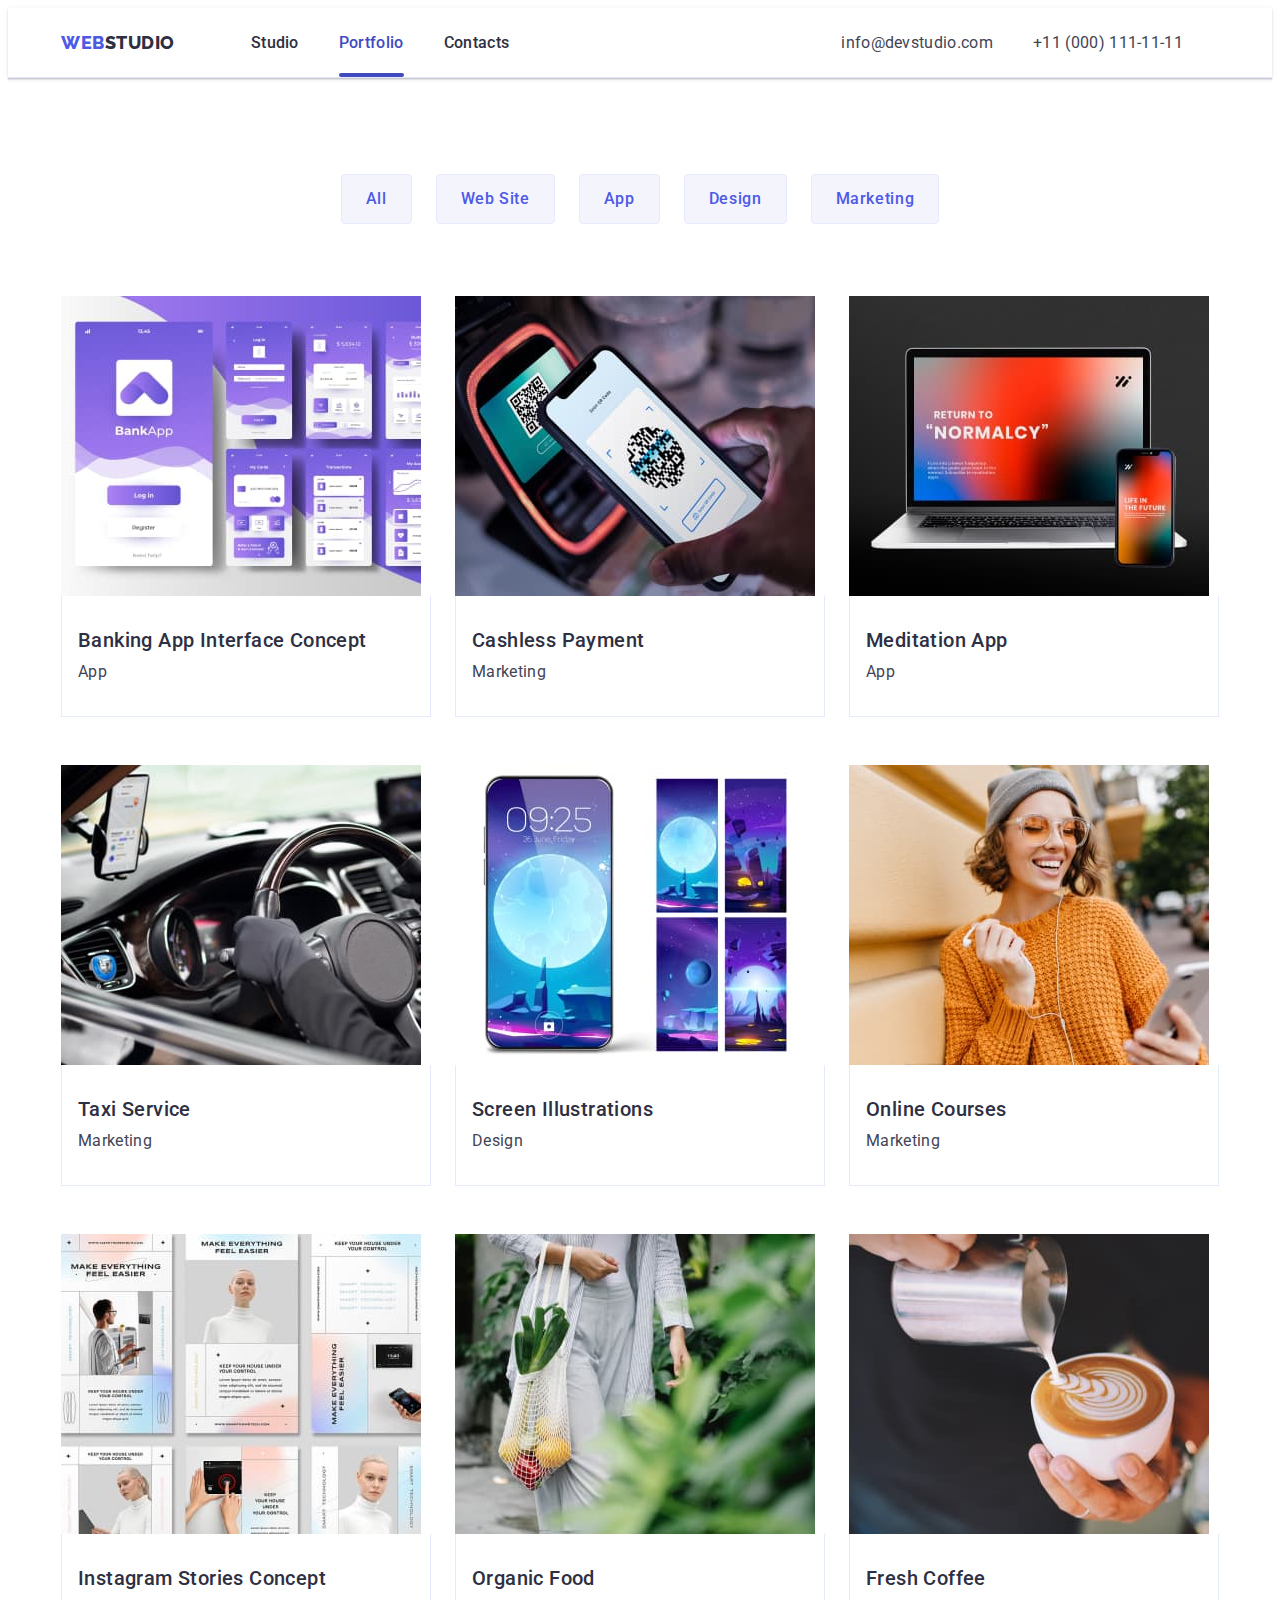
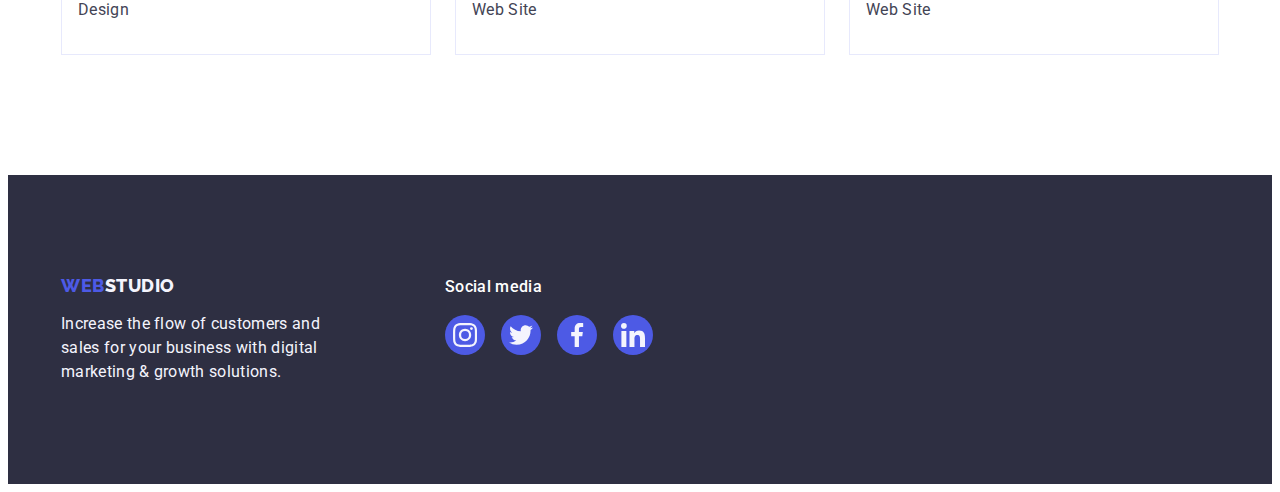
==== commit c33b93c2: "first-module-6 index.html" ====
--- a/portfolio.html
+++ b/portfolio.html
@@ -26,7 +26,7 @@
           <a class="logo link" href="./index.html">Web<span class="upper-logo">Studio</span></a>
           <ul class="site-nav list">
             <li class="item">
-              <a class="link current" href="./index.html">Studio</a>
+              <a class="link" href="./index.html">Studio</a>
             </li>
             <li class="item">
               <a class="link current" href="./portfolio.html">Portfolio</a>
--- a/css/styles.css
+++ b/css/styles.css
@@ -22,14 +22,6 @@
   --timing-function: cubic-bezier(0.4, 0, 0.2, 1);
 }
 
-/*
-  --color-navy-blue-modal: rgba(46, 47, 66, 0.4);
-  --color-grey: rgba(46, 47, 66, 0.7);
-  --color-dairy: #FCFCFC;
-}
-
-*/
-
 /**
   |========================================================
   |            Глобальні стилі  нормалізація та reset
@@ -192,8 +184,8 @@
 
 .address.link {
   display: block;
-  padding-top: 24px;
-  padding-bottom: 24px;
+  /*padding-top: 24px;
+  padding-bottom: 24px;*/
 
   transition: color 250ms var(--timing-function);
 }
@@ -217,14 +209,7 @@
   letter-spacing: 0.03em;
   text-transform: uppercase;
 
-  transition: color 250ms var(--timing-function);
-
   color: var(--acent-color);
-}
-
-.logo:hover,
-.logo:focus {
-  color: var(--acent-color-active);
 }
 
 .logo .upper-logo {
@@ -465,7 +450,7 @@
 
   height: 88px;
 
-  transition: color 250ms var(--timing-function), border-color 250ms var(--timing-function);
+  transition: border-color 250ms var(--timing-function), color 250ms var(--timing-function);
 
   color: var(--background-color-light);
   border: 1px solid var(--background-color-light);
@@ -479,12 +464,7 @@
 }
 
 .clients-icon {
-  display: block;
-  margin: 16px auto;
-
   fill: currentColor;
-
-  transition: fill 250ms var(--timing-function);
 }
 
 .clients-icon:hover,
@@ -729,7 +709,7 @@
 .modal-close-btn {
   position: absolute;
   top: 24px;
-  left: 360px;
+  right: 24px;
 
   display: flex;
   justify-content: center;
@@ -738,7 +718,7 @@
   height: 24px;
   padding: 0;
 
-  transition: background-color 250ms var(--timing-function), color 250ms var(--timing-function), border 250ms var(--ti);
+  transition: background-color 250ms var(--timing-function), color 250ms var(--timing-function);
 
   border-radius: 50%;
   border: 1px solid rgba(0, 0, 0, 0.1);
@@ -749,15 +729,12 @@
 
 .modal-close-icon {
   fill: currentColor;
-
-  transition: fill 250ms var(--timing-function);
 }
 
 .modal-close-btn:hover,
 .modal-close-btn:focus {
   color: var(--color-text-white);
   background-color: var(--acent-color-active);
-  border: none;
 }
 
 .modal-close-btn:hover .modal-close-icon,
